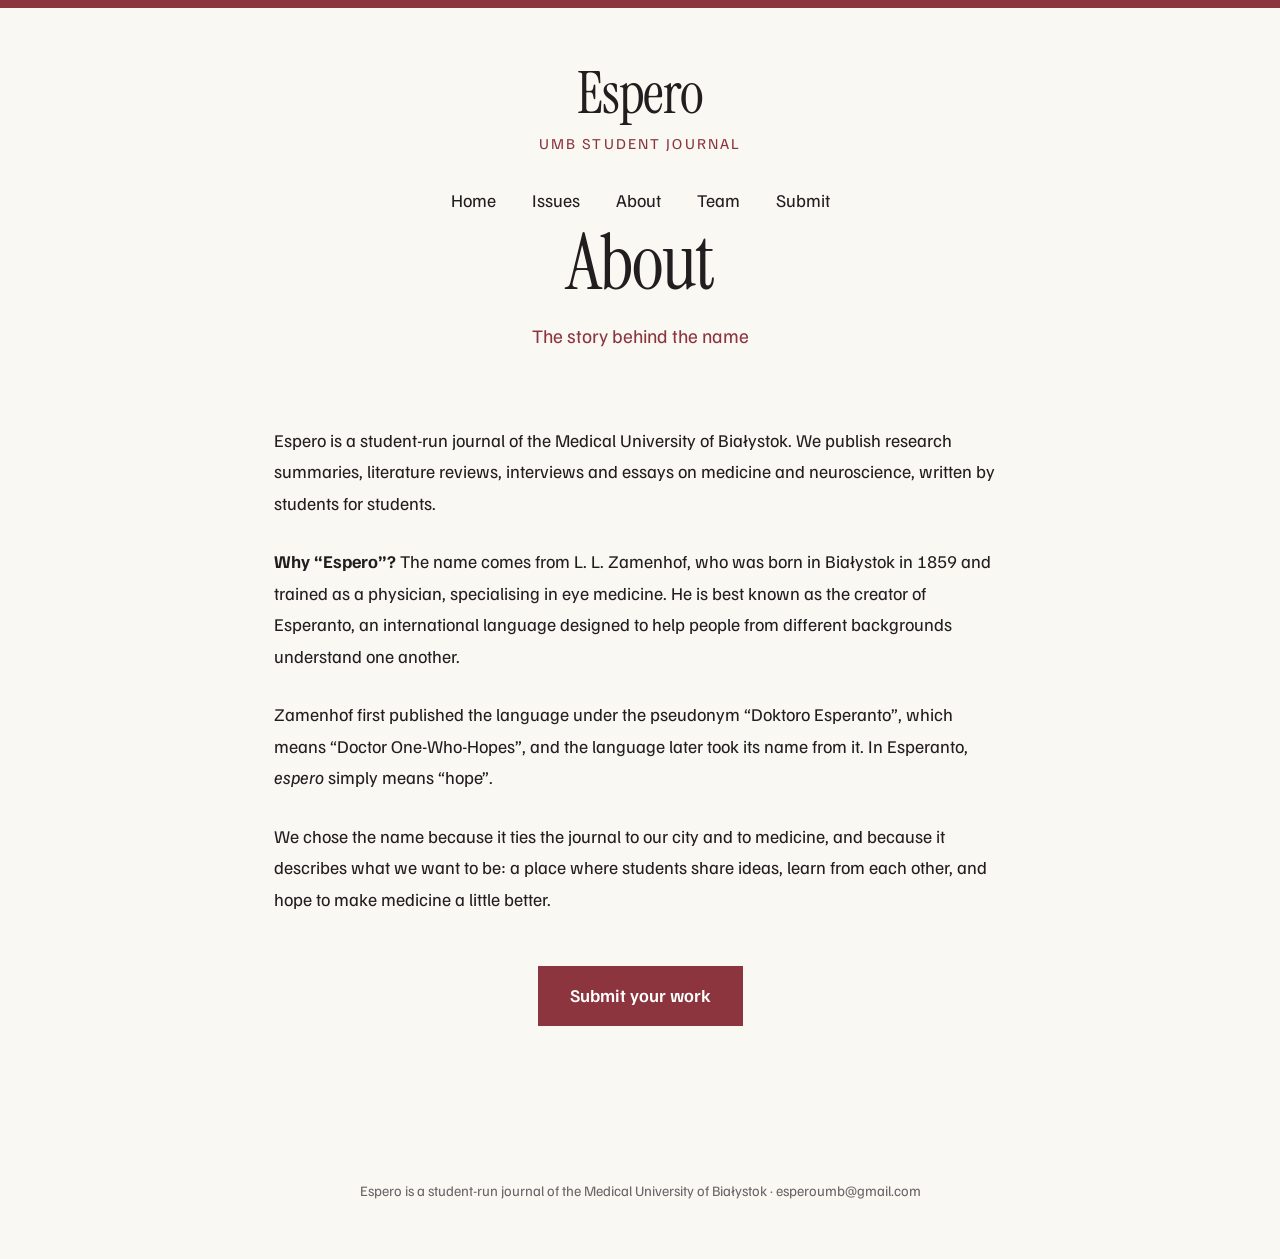
==== about.html @ aa5a68ad "Add files via upload" ====
<!doctype html><html lang="en"><head><meta charset="utf-8"><meta name="viewport" content="width=device-width,initial-scale=1"><meta name="description" content="Espero is a student-run journal of the Medical University of Białystok: research summaries, reviews, interviews and essays on medicine and neuroscience."><meta property="og:site_name" content="Espero"><meta property="og:description" content="Student writing on medicine and neuroscience from the Medical University of Białystok."><meta name="theme-color" content="#8C353F"><link rel="preconnect" href="https://fonts.googleapis.com"><link rel="preconnect" href="https://fonts.gstatic.com" crossorigin><link href="https://fonts.googleapis.com/css2?family=Familjen+Grotesk:wght@400;600&family=Instrument+Serif&display=swap" rel="stylesheet"><title>About – Espero</title><style>:root{--bg:#FAF8F3;--ink:#221E20;--muted:#6b6468;--wine:#8C353F;--pink:#D8B0BC;--navy:#33475A}
*{box-sizing:border-box;margin:0}
body{background:var(--bg);color:var(--ink);font:18px/1.75 "Familjen Grotesk",system-ui,sans-serif;text-align:center}
a{color:inherit;text-decoration:none}
a:focus-visible{outline:3px solid var(--wine);outline-offset:3px}
h1,h2,h3,.mark{font-family:"Instrument Serif",Georgia,serif;font-weight:400;letter-spacing:-.02em;line-height:1.05}
.wrap{max-width:780px;margin:0 auto;padding:0 24px}
header{padding:56px 24px 0;border-top:8px solid var(--wine)}
.mark{display:inline-block;font-size:3.6rem}
nav{margin-top:22px}
nav>a,.dd>a{display:inline-block;margin:0 18px;padding:6px 0}
nav a:hover{color:var(--wine)}
.dd{position:relative;display:inline-block}
.dd ul{display:none;position:absolute;top:100%;left:50%;transform:translateX(-50%);z-index:5;list-style:none;padding:12px 24px;background:var(--bg);border:1px solid #ddd6cc;white-space:nowrap}
.dd:hover ul,.dd:focus-within ul{display:block}
.dd li a{display:block;padding:5px 0}
main{padding:90px 0 20px}
.hero h1{font-size:clamp(2.6rem,7vw,4.2rem);max-width:13em;margin:0 auto 56px}
.lead{max-width:33em;margin:0 auto}
.lead p{margin-bottom:1.6em}
.issue h1{font-size:clamp(2.8rem,9vw,4.8rem)}
.issue p{margin:16px 0 72px;color:var(--wine);font-size:1.2rem}
.entry{margin-bottom:48px}
.entry a{font-weight:600;font-size:1.25rem;line-height:1.4;display:inline-block;max-width:32em}
.entry a:hover{color:var(--wine)}
.entry .by{color:var(--muted);margin-top:4px}
.entry .tag{display:block;color:var(--wine);font-style:italic;font-size:.95rem;margin-bottom:4px}
.text{text-align:left}
.text p{margin-bottom:1.5em}
.btn{display:inline-block;margin-top:24px;padding:14px 32px;background:var(--wine);color:#fff;font-weight:600}
.btn:hover{background:var(--navy)}
.sub{display:block;margin-top:6px;font-size:.95rem;letter-spacing:.14em;text-transform:uppercase;color:var(--wine)}
footer{margin-top:120px;padding:32px 24px 56px;font-size:.9rem;color:var(--muted)}</style></head><body><header><a class="mark" href="index.html">Espero</a><span class="sub">UMB Student Journal</span><nav><a href="index.html">Home</a><span class="dd"><a href="issues.html">Issues</a><ul><li><a href="issues/vol-1-issue-1.html">Vol I, Issue 1</a></li></ul></span><a href="about.html">About</a><a href="team.html">Team</a><a href="submit.html">Submit</a></nav></header><main class="wrap"><div class="issue"><h1>About</h1><p>The story behind the name</p></div><div class="text"><p>Espero is a student-run journal of the Medical University of Białystok. We publish research summaries, literature reviews, interviews and essays on medicine and neuroscience, written by students for students.</p><p><b>Why “Espero”?</b> The name comes from L. L. Zamenhof, who was born in Białystok in 1859 and trained as a physician, specialising in eye medicine. He is best known as the creator of Esperanto, an international language designed to help people from different backgrounds understand one another.</p><p>Zamenhof first published the language under the pseudonym “Doktoro Esperanto”, which means “Doctor One-Who-Hopes”, and the language later took its name from it. In Esperanto, <i>espero</i> simply means “hope”.</p><p>We chose the name because it ties the journal to our city and to medicine, and because it describes what we want to be: a place where students share ideas, learn from each other, and hope to make medicine a little better.</p><p style="text-align:center"><a class="btn" href="submit.html">Submit your work</a></p></div></main><footer>Espero is a student-run journal of the Medical University of Białystok · <a href="mailto:esperoumb@gmail.com">esperoumb@gmail.com</a></footer></body></html>
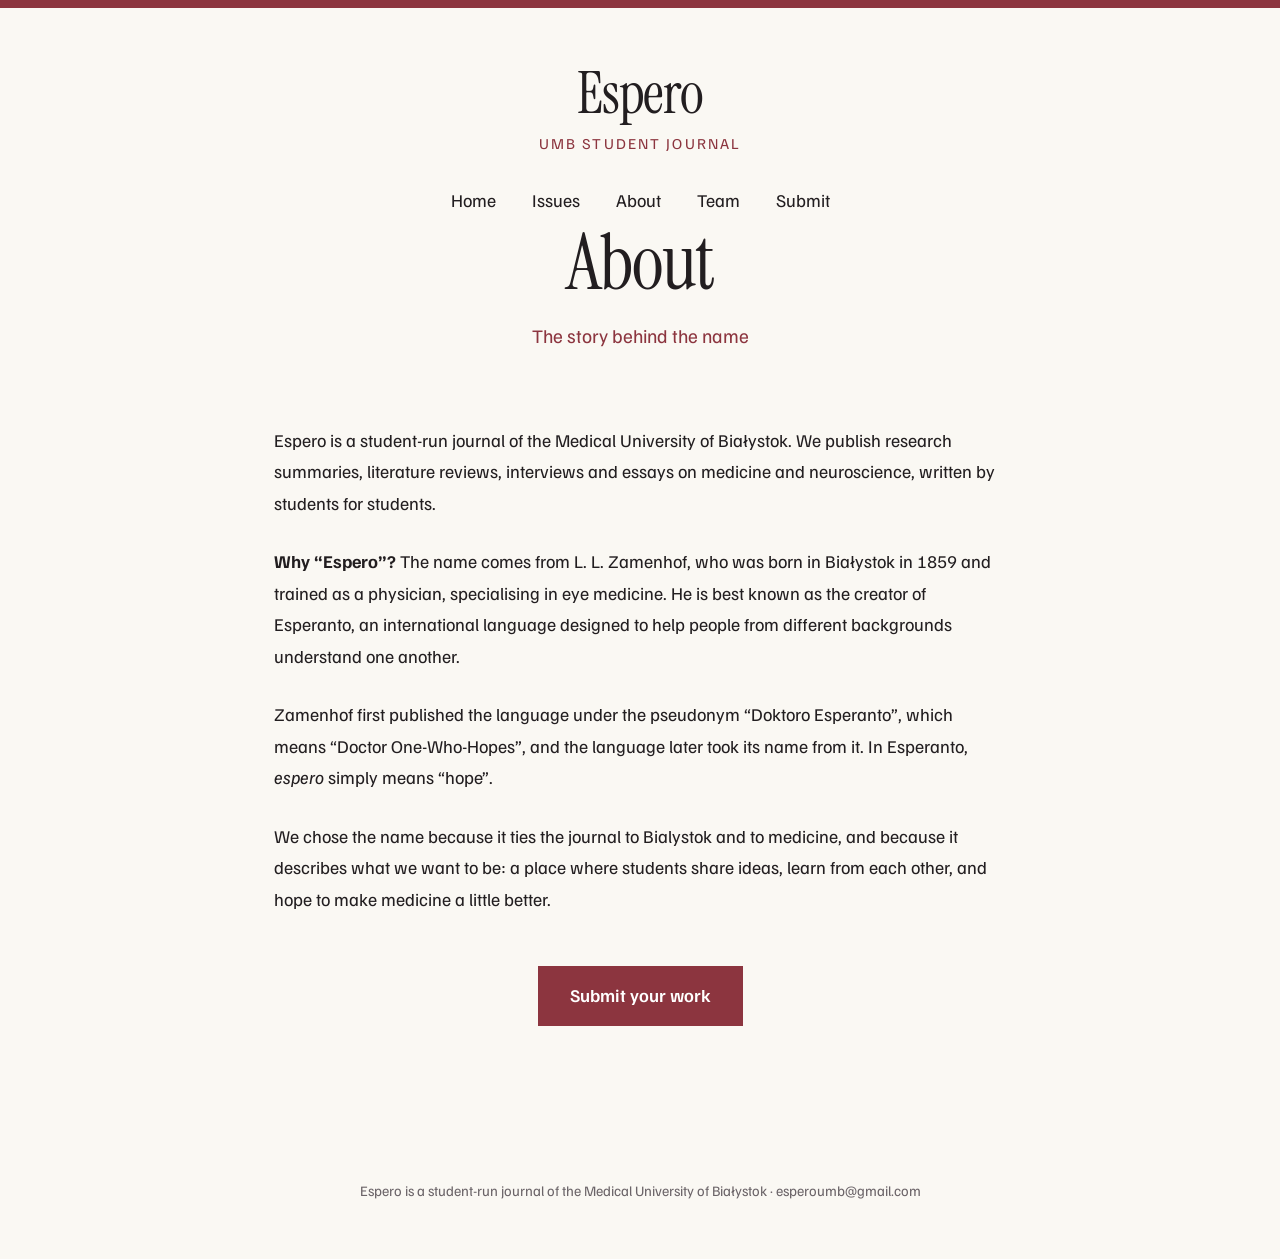
==== commit 1c807a6e: "Update about.html" ====
--- a/about.html
+++ b/about.html
@@ -30,4 +30,4 @@
 .btn{display:inline-block;margin-top:24px;padding:14px 32px;background:var(--wine);color:#fff;font-weight:600}
 .btn:hover{background:var(--navy)}
 .sub{display:block;margin-top:6px;font-size:.95rem;letter-spacing:.14em;text-transform:uppercase;color:var(--wine)}
-footer{margin-top:120px;padding:32px 24px 56px;font-size:.9rem;color:var(--muted)}</style></head><body><header><a class="mark" href="index.html">Espero</a><span class="sub">UMB Student Journal</span><nav><a href="index.html">Home</a><span class="dd"><a href="issues.html">Issues</a><ul><li><a href="issues/vol-1-issue-1.html">Vol I, Issue 1</a></li></ul></span><a href="about.html">About</a><a href="team.html">Team</a><a href="submit.html">Submit</a></nav></header><main class="wrap"><div class="issue"><h1>About</h1><p>The story behind the name</p></div><div class="text"><p>Espero is a student-run journal of the Medical University of Białystok. We publish research summaries, literature reviews, interviews and essays on medicine and neuroscience, written by students for students.</p><p><b>Why “Espero”?</b> The name comes from L. L. Zamenhof, who was born in Białystok in 1859 and trained as a physician, specialising in eye medicine. He is best known as the creator of Esperanto, an international language designed to help people from different backgrounds understand one another.</p><p>Zamenhof first published the language under the pseudonym “Doktoro Esperanto”, which means “Doctor One-Who-Hopes”, and the language later took its name from it. In Esperanto, <i>espero</i> simply means “hope”.</p><p>We chose the name because it ties the journal to our city and to medicine, and because it describes what we want to be: a place where students share ideas, learn from each other, and hope to make medicine a little better.</p><p style="text-align:center"><a class="btn" href="submit.html">Submit your work</a></p></div></main><footer>Espero is a student-run journal of the Medical University of Białystok · <a href="mailto:esperoumb@gmail.com">esperoumb@gmail.com</a></footer></body></html>+footer{margin-top:120px;padding:32px 24px 56px;font-size:.9rem;color:var(--muted)}</style></head><body><header><a class="mark" href="index.html">Espero</a><span class="sub">UMB Student Journal</span><nav><a href="index.html">Home</a><span class="dd"><a href="issues.html">Issues</a><ul><li><a href="issues/vol-1-issue-1.html">Vol I, Issue 1</a></li></ul></span><a href="about.html">About</a><a href="team.html">Team</a><a href="submit.html">Submit</a></nav></header><main class="wrap"><div class="issue"><h1>About</h1><p>The story behind the name</p></div><div class="text"><p>Espero is a student-run journal of the Medical University of Białystok. We publish research summaries, literature reviews, interviews and essays on medicine and neuroscience, written by students for students.</p><p><b>Why “Espero”?</b> The name comes from L. L. Zamenhof, who was born in Białystok in 1859 and trained as a physician, specialising in eye medicine. He is best known as the creator of Esperanto, an international language designed to help people from different backgrounds understand one another.</p><p>Zamenhof first published the language under the pseudonym “Doktoro Esperanto”, which means “Doctor One-Who-Hopes”, and the language later took its name from it. In Esperanto, <i>espero</i> simply means “hope”.</p><p>We chose the name because it ties the journal to Bialystok and to medicine, and because it describes what we want to be: a place where students share ideas, learn from each other, and hope to make medicine a little better.</p><p style="text-align:center"><a class="btn" href="submit.html">Submit your work</a></p></div></main><footer>Espero is a student-run journal of the Medical University of Białystok · <a href="mailto:esperoumb@gmail.com">esperoumb@gmail.com</a></footer></body></html>
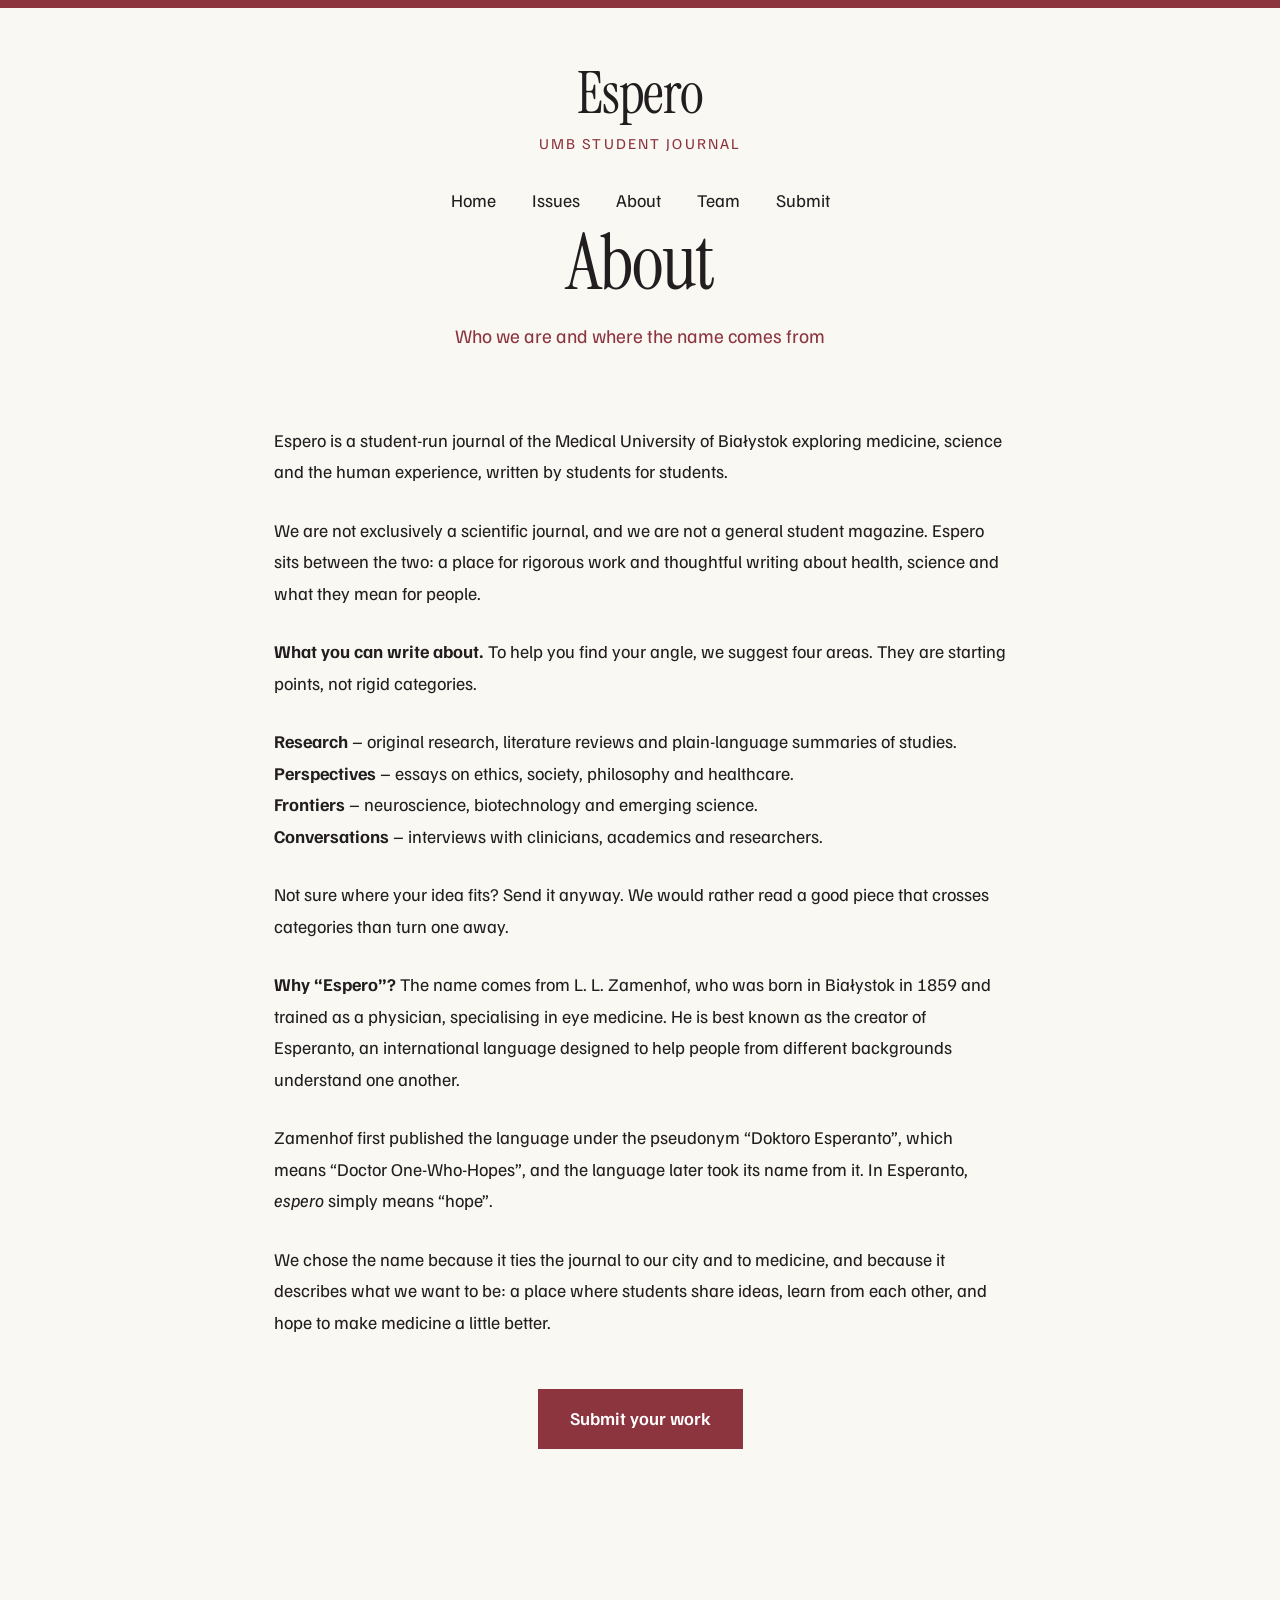
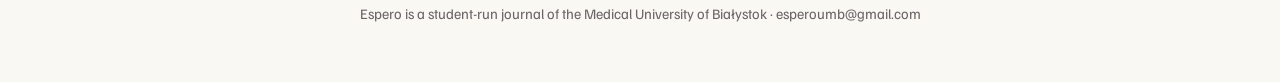
==== commit b621eb26: "Add files via upload" ====
--- a/about.html
+++ b/about.html
@@ -1,4 +1,4 @@
-<!doctype html><html lang="en"><head><meta charset="utf-8"><meta name="viewport" content="width=device-width,initial-scale=1"><meta name="description" content="Espero is a student-run journal of the Medical University of Białystok: research summaries, reviews, interviews and essays on medicine and neuroscience."><meta property="og:site_name" content="Espero"><meta property="og:description" content="Student writing on medicine and neuroscience from the Medical University of Białystok."><meta name="theme-color" content="#8C353F"><link rel="preconnect" href="https://fonts.googleapis.com"><link rel="preconnect" href="https://fonts.gstatic.com" crossorigin><link href="https://fonts.googleapis.com/css2?family=Familjen+Grotesk:wght@400;600&family=Instrument+Serif&display=swap" rel="stylesheet"><title>About – Espero</title><style>:root{--bg:#FAF8F3;--ink:#221E20;--muted:#6b6468;--wine:#8C353F;--pink:#D8B0BC;--navy:#33475A}
+<!doctype html><html lang="en"><head><meta charset="utf-8"><meta name="viewport" content="width=device-width,initial-scale=1"><meta name="description" content="Espero is a student-run journal of the Medical University of Białystok: research summaries, reviews, interviews and essays on medicine, science and the human experience."><meta property="og:site_name" content="Espero"><meta property="og:description" content="Student writing on medicine, science and the human experience from the Medical University of Białystok."><meta name="theme-color" content="#8C353F"><link rel="preconnect" href="https://fonts.googleapis.com"><link rel="preconnect" href="https://fonts.gstatic.com" crossorigin><link href="https://fonts.googleapis.com/css2?family=Familjen+Grotesk:wght@400;600&family=Instrument+Serif&display=swap" rel="stylesheet"><title>About – Espero</title><style>:root{--bg:#FAF8F3;--ink:#221E20;--muted:#6b6468;--wine:#8C353F;--pink:#D8B0BC;--navy:#33475A}
 *{box-sizing:border-box;margin:0}
 body{background:var(--bg);color:var(--ink);font:18px/1.75 "Familjen Grotesk",system-ui,sans-serif;text-align:center}
 a{color:inherit;text-decoration:none}
@@ -30,4 +30,4 @@
 .btn{display:inline-block;margin-top:24px;padding:14px 32px;background:var(--wine);color:#fff;font-weight:600}
 .btn:hover{background:var(--navy)}
 .sub{display:block;margin-top:6px;font-size:.95rem;letter-spacing:.14em;text-transform:uppercase;color:var(--wine)}
-footer{margin-top:120px;padding:32px 24px 56px;font-size:.9rem;color:var(--muted)}</style></head><body><header><a class="mark" href="index.html">Espero</a><span class="sub">UMB Student Journal</span><nav><a href="index.html">Home</a><span class="dd"><a href="issues.html">Issues</a><ul><li><a href="issues/vol-1-issue-1.html">Vol I, Issue 1</a></li></ul></span><a href="about.html">About</a><a href="team.html">Team</a><a href="submit.html">Submit</a></nav></header><main class="wrap"><div class="issue"><h1>About</h1><p>The story behind the name</p></div><div class="text"><p>Espero is a student-run journal of the Medical University of Białystok. We publish research summaries, literature reviews, interviews and essays on medicine and neuroscience, written by students for students.</p><p><b>Why “Espero”?</b> The name comes from L. L. Zamenhof, who was born in Białystok in 1859 and trained as a physician, specialising in eye medicine. He is best known as the creator of Esperanto, an international language designed to help people from different backgrounds understand one another.</p><p>Zamenhof first published the language under the pseudonym “Doktoro Esperanto”, which means “Doctor One-Who-Hopes”, and the language later took its name from it. In Esperanto, <i>espero</i> simply means “hope”.</p><p>We chose the name because it ties the journal to Bialystok and to medicine, and because it describes what we want to be: a place where students share ideas, learn from each other, and hope to make medicine a little better.</p><p style="text-align:center"><a class="btn" href="submit.html">Submit your work</a></p></div></main><footer>Espero is a student-run journal of the Medical University of Białystok · <a href="mailto:esperoumb@gmail.com">esperoumb@gmail.com</a></footer></body></html>
+footer{margin-top:120px;padding:32px 24px 56px;font-size:.9rem;color:var(--muted)}</style></head><body><header><a class="mark" href="index.html">Espero</a><span class="sub">UMB Student Journal</span><nav><a href="index.html">Home</a><span class="dd"><a href="issues.html">Issues</a><ul><li><a href="issues/vol-1-issue-1.html">Vol I, Issue 1</a></li></ul></span><a href="about.html">About</a><a href="team.html">Team</a><a href="submit.html">Submit</a></nav></header><main class="wrap"><div class="issue"><h1>About</h1><p>Who we are and where the name comes from</p></div><div class="text"><p>Espero is a student-run journal of the Medical University of Białystok exploring medicine, science and the human experience, written by students for students.</p><p>We are not exclusively a scientific journal, and we are not a general student magazine. Espero sits between the two: a place for rigorous work and thoughtful writing about health, science and what they mean for people.</p><p><b>What you can write about.</b> To help you find your angle, we suggest four areas. They are starting points, not rigid categories.</p><p><b>Research</b> – original research, literature reviews and plain-language summaries of studies.<br><b>Perspectives</b> – essays on ethics, society, philosophy and healthcare.<br><b>Frontiers</b> – neuroscience, biotechnology and emerging science.<br><b>Conversations</b> – interviews with clinicians, academics and researchers.</p><p>Not sure where your idea fits? Send it anyway. We would rather read a good piece that crosses categories than turn one away.</p><p><b>Why “Espero”?</b> The name comes from L. L. Zamenhof, who was born in Białystok in 1859 and trained as a physician, specialising in eye medicine. He is best known as the creator of Esperanto, an international language designed to help people from different backgrounds understand one another.</p><p>Zamenhof first published the language under the pseudonym “Doktoro Esperanto”, which means “Doctor One-Who-Hopes”, and the language later took its name from it. In Esperanto, <i>espero</i> simply means “hope”.</p><p>We chose the name because it ties the journal to our city and to medicine, and because it describes what we want to be: a place where students share ideas, learn from each other, and hope to make medicine a little better.</p><p style="text-align:center"><a class="btn" href="submit.html">Submit your work</a></p></div></main><footer>Espero is a student-run journal of the Medical University of Białystok · <a href="mailto:esperoumb@gmail.com">esperoumb@gmail.com</a></footer></body></html>
